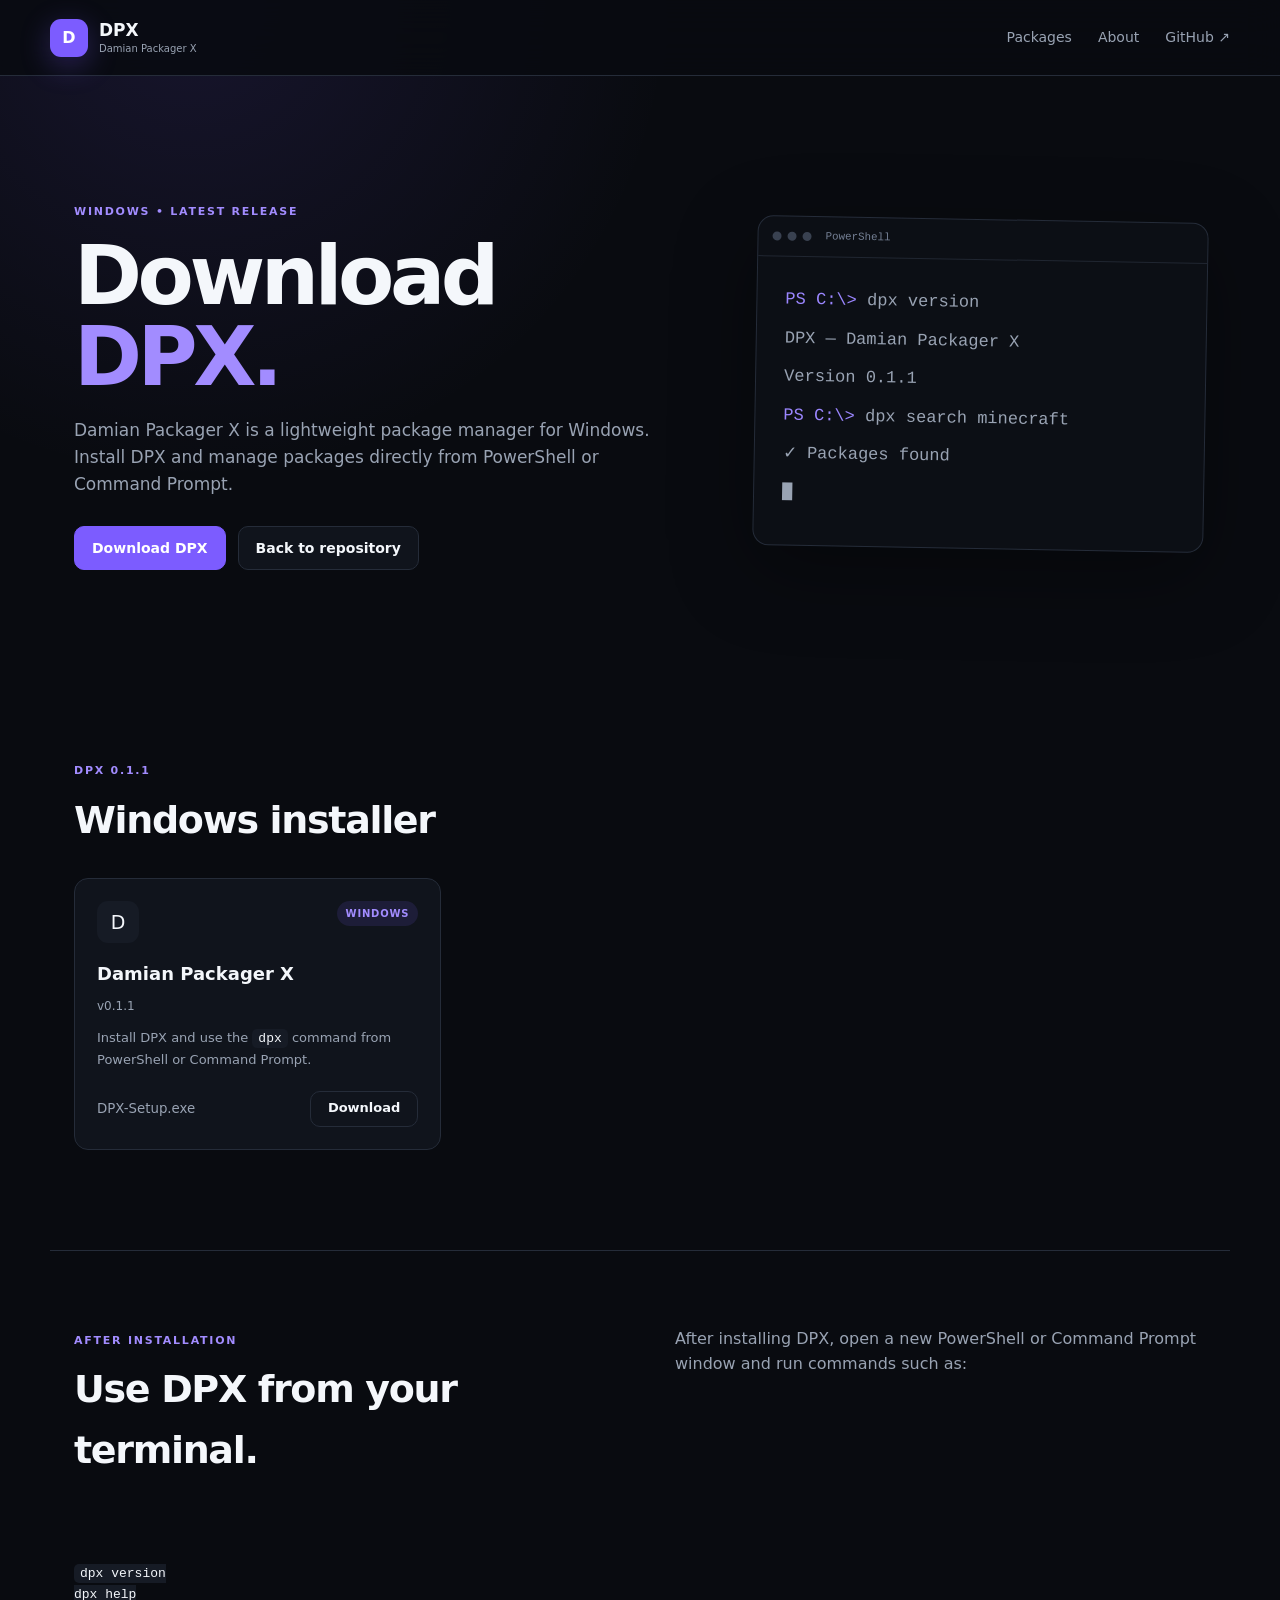
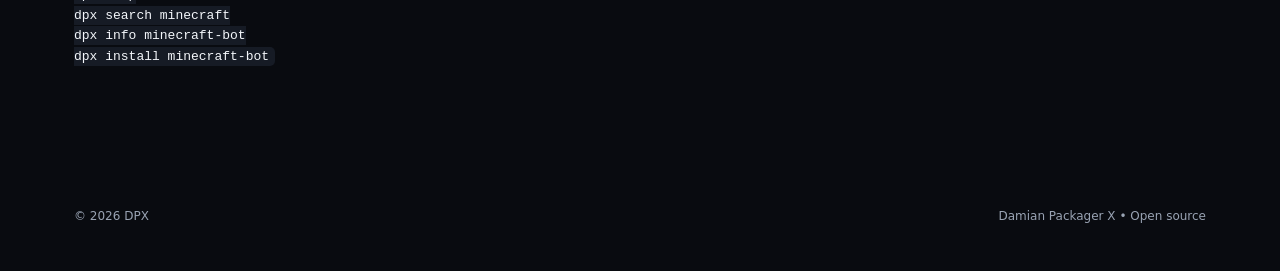
==== download.html @ cca1de67 "Create download.html" ====
<!DOCTYPE html>
<html lang="en">
<head>
  <meta charset="UTF-8">
  <meta name="viewport" content="width=device-width, initial-scale=1.0">

  <meta
    name="description"
    content="Download Damian Packager X (DPX) for Windows."
  >

  <title>Download DPX — Damian Packager X</title>

  <link rel="stylesheet" href="style.css">
</head>

<body>

  <header class="site-header">

    <a
      class="brand"
      href="index.html"
      aria-label="DPX home"
    >
      <span class="brand-mark">D</span>

      <span>
        <strong>DPX</strong>
        <small>Damian Packager X</small>
      </span>
    </a>

    <nav class="nav">
      <a href="index.html#packages">Packages</a>
      <a href="index.html#about">About</a>

      <a
        href="https://github.com/dpx-star/dpx-star.github.io"
        target="_blank"
        rel="noopener"
      >
        GitHub ↗
      </a>
    </nav>

  </header>


  <main>

    <section class="hero">

      <div class="hero-content">

        <span class="eyebrow">
          WINDOWS • LATEST RELEASE
        </span>

        <h1>
          Download<br>
          <span>DPX.</span>
        </h1>

        <p>
          Damian Packager X is a lightweight package manager
          for Windows. Install DPX and manage packages directly
          from PowerShell or Command Prompt.
        </p>

        <div class="hero-actions">

          <a
            class="button primary"
            href="DPX-Setup.exe"
          >
            Download DPX
          </a>

          <a
            class="button secondary"
            href="index.html"
          >
            Back to repository
          </a>

        </div>

      </div>


      <div
        class="terminal-card"
        aria-label="DPX terminal preview"
      >

        <div class="terminal-top">
          <span></span>
          <span></span>
          <span></span>
          <small>PowerShell</small>
        </div>

        <div class="terminal-body">

          <p>
            <span class="prompt">PS C:\&gt;</span>
            dpx version
          </p>

          <p class="success">
            DPX — Damian Packager X
          </p>

          <p class="muted">
            Version 0.1.1
          </p>

          <p>
            <span class="prompt">PS C:\&gt;</span>
            dpx search minecraft
          </p>

          <p class="success">
            ✓ Packages found
          </p>

          <p>
            <span class="cursor">█</span>
          </p>

        </div>

      </div>

    </section>


    <section class="section">

      <div class="section-heading">

        <div>
          <span class="eyebrow">
            DPX 0.1.1
          </span>

          <h2>
            Windows installer
          </h2>
        </div>

      </div>


      <div class="package-grid">

        <article class="package-card">

          <div class="package-top">

            <div class="package-icon">
              D
            </div>

            <span class="tag">
              Windows
            </span>

          </div>

          <h3>
            Damian Packager X
          </h3>

          <span class="version">
            v0.1.1
          </span>

          <p>
            Install DPX and use the
            <code>dpx</code> command from PowerShell
            or Command Prompt.
          </p>

          <div class="package-footer">

            <small>
              DPX-Setup.exe
            </small>

            <a
              class="button secondary small"
              href="DPX-Setup.exe"
            >
              Download
            </a>

          </div>

        </article>

      </div>

    </section>


    <section class="about-section">

      <div>

        <span class="eyebrow">
          AFTER INSTALLATION
        </span>

        <h2>
          Use DPX from your terminal.
        </h2>

      </div>

      <p>
        After installing DPX, open a new PowerShell or
        Command Prompt window and run commands such as:
      </p>

      <pre><code>dpx version
dpx help
dpx search minecraft
dpx info minecraft-bot
dpx install minecraft-bot</code></pre>

    </section>

  </main>


  <footer class="site-footer">

    <span>
      © <span id="year"></span> DPX
    </span>

    <span>
      Damian Packager X • Open source
    </span>

  </footer>


  <script>
    document.getElementById("year").textContent =
      new Date().getFullYear();
  </script>

</body>
</html>
---- style.css ----
:root {
  --bg: #090b10;
  --surface: #10141c;
  --surface-2: #161b25;
  --border: #252c39;
  --text: #f4f7fb;
  --muted: #99a3b3;
  --accent: #7c5cff;
  --accent-2: #a28cff;
  --success: #5ee7a4;
  --shadow: 0 24px 80px rgba(0, 0, 0, .35);
}

[data-theme="light"] {
  --bg: #f6f7fb;
  --surface: #ffffff;
  --surface-2: #f0f2f7;
  --border: #dfe3eb;
  --text: #151821;
  --muted: #647084;
  --accent: #6847e8;
  --accent-2: #5435d2;
  --success: #15945c;
  --shadow: 0 24px 70px rgba(27, 35, 52, .12);
}

* { box-sizing: border-box; }

html { scroll-behavior: smooth; }

body {
  margin: 0;
  background:
    radial-gradient(circle at 15% 0%, rgba(124, 92, 255, .12), transparent 30rem),
    var(--bg);
  color: var(--text);
  font-family: Inter, ui-sans-serif, system-ui, -apple-system, BlinkMacSystemFont, "Segoe UI", sans-serif;
  line-height: 1.6;
}

a { color: inherit; text-decoration: none; }

button, input, select { font: inherit; }

.site-header {
  height: 76px;
  padding: 0 max(24px, calc((100% - 1180px) / 2));
  display: flex;
  align-items: center;
  justify-content: space-between;
  border-bottom: 1px solid var(--border);
  background: color-mix(in srgb, var(--bg) 88%, transparent);
  backdrop-filter: blur(18px);
  position: sticky;
  top: 0;
  z-index: 10;
}

.brand {
  display: flex;
  gap: 11px;
  align-items: center;
}

.brand-mark {
  width: 38px;
  height: 38px;
  display: grid;
  place-items: center;
  border-radius: 11px;
  background: var(--accent);
  color: white;
  font-weight: 900;
  box-shadow: 0 8px 30px rgba(124, 92, 255, .3);
}

.brand strong, .brand small { display: block; line-height: 1.1; }
.brand strong { font-size: 17px; }
.brand small { color: var(--muted); font-size: 10px; margin-top: 4px; }

.nav { display: flex; align-items: center; gap: 26px; color: var(--muted); font-size: 14px; }
.nav a:hover { color: var(--text); }

.icon-button, .modal-close {
  border: 1px solid var(--border);
  background: var(--surface);
  color: var(--text);
  cursor: pointer;
}

.icon-button {
  width: 36px;
  height: 36px;
  border-radius: 10px;
}

.hero, .section, .about-section {
  max-width: 1180px;
  margin: 0 auto;
  padding-left: 24px;
  padding-right: 24px;
}

.hero {
  min-height: 610px;
  padding-top: 105px;
  padding-bottom: 100px;
  display: grid;
  grid-template-columns: 1.15fr .85fr;
  gap: 70px;
  align-items: center;
}

.eyebrow {
  color: var(--accent-2);
  font-size: 11px;
  font-weight: 800;
  letter-spacing: .16em;
}

.hero h1 {
  margin: 14px 0 20px;
  font-size: clamp(50px, 7vw, 82px);
  line-height: .98;
  letter-spacing: -.055em;
}

.hero h1 span { color: var(--accent-2); }

.hero p {
  max-width: 620px;
  color: var(--muted);
  font-size: 17px;
}

.hero-actions, .modal-actions { display: flex; gap: 12px; flex-wrap: wrap; margin-top: 28px; }

.button {
  display: inline-flex;
  justify-content: center;
  align-items: center;
  min-height: 44px;
  padding: 0 17px;
  border-radius: 10px;
  border: 1px solid var(--border);
  cursor: pointer;
  font-weight: 700;
  font-size: 14px;
}

.button.primary {
  color: white;
  background: var(--accent);
  border-color: var(--accent);
}
.button.primary:hover { background: var(--accent-2); }

.button.secondary {
  color: var(--text);
  background: var(--surface);
}
.button.secondary:hover { background: var(--surface-2); }
.button.small { min-height: 36px; font-size: 13px; }

.terminal-card {
  border: 1px solid var(--border);
  background: #0c0f15;
  border-radius: 16px;
  overflow: hidden;
  box-shadow: var(--shadow);
  transform: rotate(1deg);
}

.terminal-top {
  height: 40px;
  padding: 0 14px;
  display: flex;
  align-items: center;
  gap: 6px;
  border-bottom: 1px solid #202631;
  color: #758095;
}
.terminal-top span {
  width: 9px; height: 9px; border-radius: 50%; background: #394150;
}
.terminal-top small { margin-left: 8px; font-family: monospace; }

.terminal-body {
  padding: 28px;
  min-height: 280px;
  color: #d9dfeb;
  font: 14px/1.8 "SFMono-Regular", Consolas, monospace;
}
.terminal-body p { margin: 0 0 8px; }
.prompt { color: #9b86ff; }
.muted { color: #69758a; }
.success { color: var(--success); }
.cursor { animation: blink 1s steps(1) infinite; }
@keyframes blink { 50% { opacity: 0; } }

.section { padding-top: 70px; padding-bottom: 100px; }

.section-heading {
  display: flex;
  justify-content: space-between;
  align-items: end;
  gap: 20px;
  margin-bottom: 28px;
}
.section-heading h2, .about-section h2 {
  margin: 8px 0 0;
  font-size: 38px;
  letter-spacing: -.035em;
}
.count { color: var(--muted); font-size: 13px; }

.toolbar { display: flex; gap: 12px; margin-bottom: 24px; }

.search-box {
  flex: 1;
  display: flex;
  align-items: center;
  gap: 10px;
  padding: 0 14px;
  min-height: 46px;
  border: 1px solid var(--border);
  border-radius: 11px;
  background: var(--surface);
}
.search-box span { color: var(--muted); font-size: 20px; }
.search-box input {
  width: 100%;
  outline: none;
  border: 0;
  background: transparent;
  color: var(--text);
}
.search-box input::placeholder { color: var(--muted); }

select {
  min-width: 170px;
  border: 1px solid var(--border);
  border-radius: 11px;
  padding: 0 12px;
  color: var(--text);
  background: var(--surface);
  outline: none;
}

.package-grid {
  display: grid;
  grid-template-columns: repeat(3, 1fr);
  gap: 15px;
}

.package-card {
  min-height: 205px;
  padding: 22px;
  border: 1px solid var(--border);
  border-radius: 14px;
  background: var(--surface);
  transition: transform .18s ease, border-color .18s ease;
}
.package-card:hover { transform: translateY(-3px); border-color: color-mix(in srgb, var(--accent) 60%, var(--border)); }

.package-top { display: flex; justify-content: space-between; gap: 12px; }
.package-icon {
  width: 42px; height: 42px;
  display: grid; place-items: center;
  border-radius: 11px;
  background: var(--surface-2);
  font-size: 19px;
}
.tag {
  display: inline-flex;
  align-items: center;
  height: 25px;
  padding: 0 9px;
  border-radius: 999px;
  background: rgba(124, 92, 255, .12);
  color: var(--accent-2);
  font-size: 10px;
  font-weight: 800;
  text-transform: uppercase;
  letter-spacing: .08em;
}
.package-card h3 { margin: 17px 0 3px; font-size: 18px; }
.package-card .version { color: var(--muted); font-size: 12px; }
.package-card p {
  height: 48px;
  overflow: hidden;
  color: var(--muted);
  font-size: 13px;
  margin: 10px 0 15px;
}
.package-footer { display: flex; align-items: center; justify-content: space-between; gap: 10px; }
.package-footer small { color: var(--muted); }

.empty-state { text-align: center; padding: 70px 20px; }
.empty-icon { font-size: 36px; color: var(--muted); }
.empty-state h3 { margin: 8px 0; }
.empty-state p { color: var(--muted); }
.hidden { display: none !important; }

.about-section {
  padding-top: 75px;
  padding-bottom: 100px;
  display: grid;
  grid-template-columns: 1fr 1fr;
  gap: 70px;
  border-top: 1px solid var(--border);
}
.about-section p { color: var(--muted); margin: 0; }
code {
  padding: 2px 6px;
  border-radius: 5px;
  background: var(--surface-2);
  color: var(--text);
  font-family: monospace;
}

.site-footer {
  max-width: 1180px;
  margin: 0 auto;
  padding: 26px 24px 45px;
  display: flex;
  justify-content: space-between;
  color: var(--muted);
  font-size: 12px;
}

.modal {
  position: fixed;
  inset: 0;
  z-index: 30;
  display: grid;
  place-items: center;
  padding: 20px;
}
.modal-backdrop { position: absolute; inset: 0; background: rgba(0,0,0,.68); backdrop-filter: blur(5px); }
.modal-card {
  position: relative;
  width: min(620px, 100%);
  padding: 30px;
  border: 1px solid var(--border);
  border-radius: 17px;
  background: var(--surface);
  box-shadow: var(--shadow);
}
.modal-close {
  position: absolute;
  top: 16px; right: 16px;
  width: 34px; height: 34px;
  border-radius: 9px;
  font-size: 22px;
}
.modal-card h2 { margin: 14px 0 7px; font-size: 30px; }
.modal-card > p { color: var(--muted); }
.detail-grid {
  display: grid;
  grid-template-columns: repeat(4, 1fr);
  gap: 10px;
  margin: 22px 0;
}
.detail-grid div {
  padding: 12px;
  border-radius: 10px;
  background: var(--surface-2);
}
.detail-grid span, .install-box > span { display: block; color: var(--muted); font-size: 10px; text-transform: uppercase; letter-spacing: .08em; }
.detail-grid strong { display: block; margin-top: 3px; font-size: 12px; }
.install-box {
  padding: 15px;
  border: 1px solid var(--border);
  border-radius: 11px;
  background: var(--surface-2);
}
.install-box code {
  display: block;
  margin: 8px 0 12px;
  padding: 0;
  background: transparent;
  font-size: 13px;
}

@media (max-width: 850px) {
  .hero { grid-template-columns: 1fr; padding-top: 70px; }
  .terminal-card { transform: none; }
  .package-grid { grid-template-columns: repeat(2, 1fr); }
  .about-section { grid-template-columns: 1fr; gap: 25px; }
}

@media (max-width: 600px) {
  .site-header { height: 68px; }
  .nav a { display: none; }
  .hero h1 { font-size: 52px; }
  .package-grid { grid-template-columns: 1fr; }
  .toolbar { flex-direction: column; }
  select { min-height: 46px; }
  .detail-grid { grid-template-columns: repeat(2, 1fr); }
  .site-footer { flex-direction: column; gap: 8px; }
}
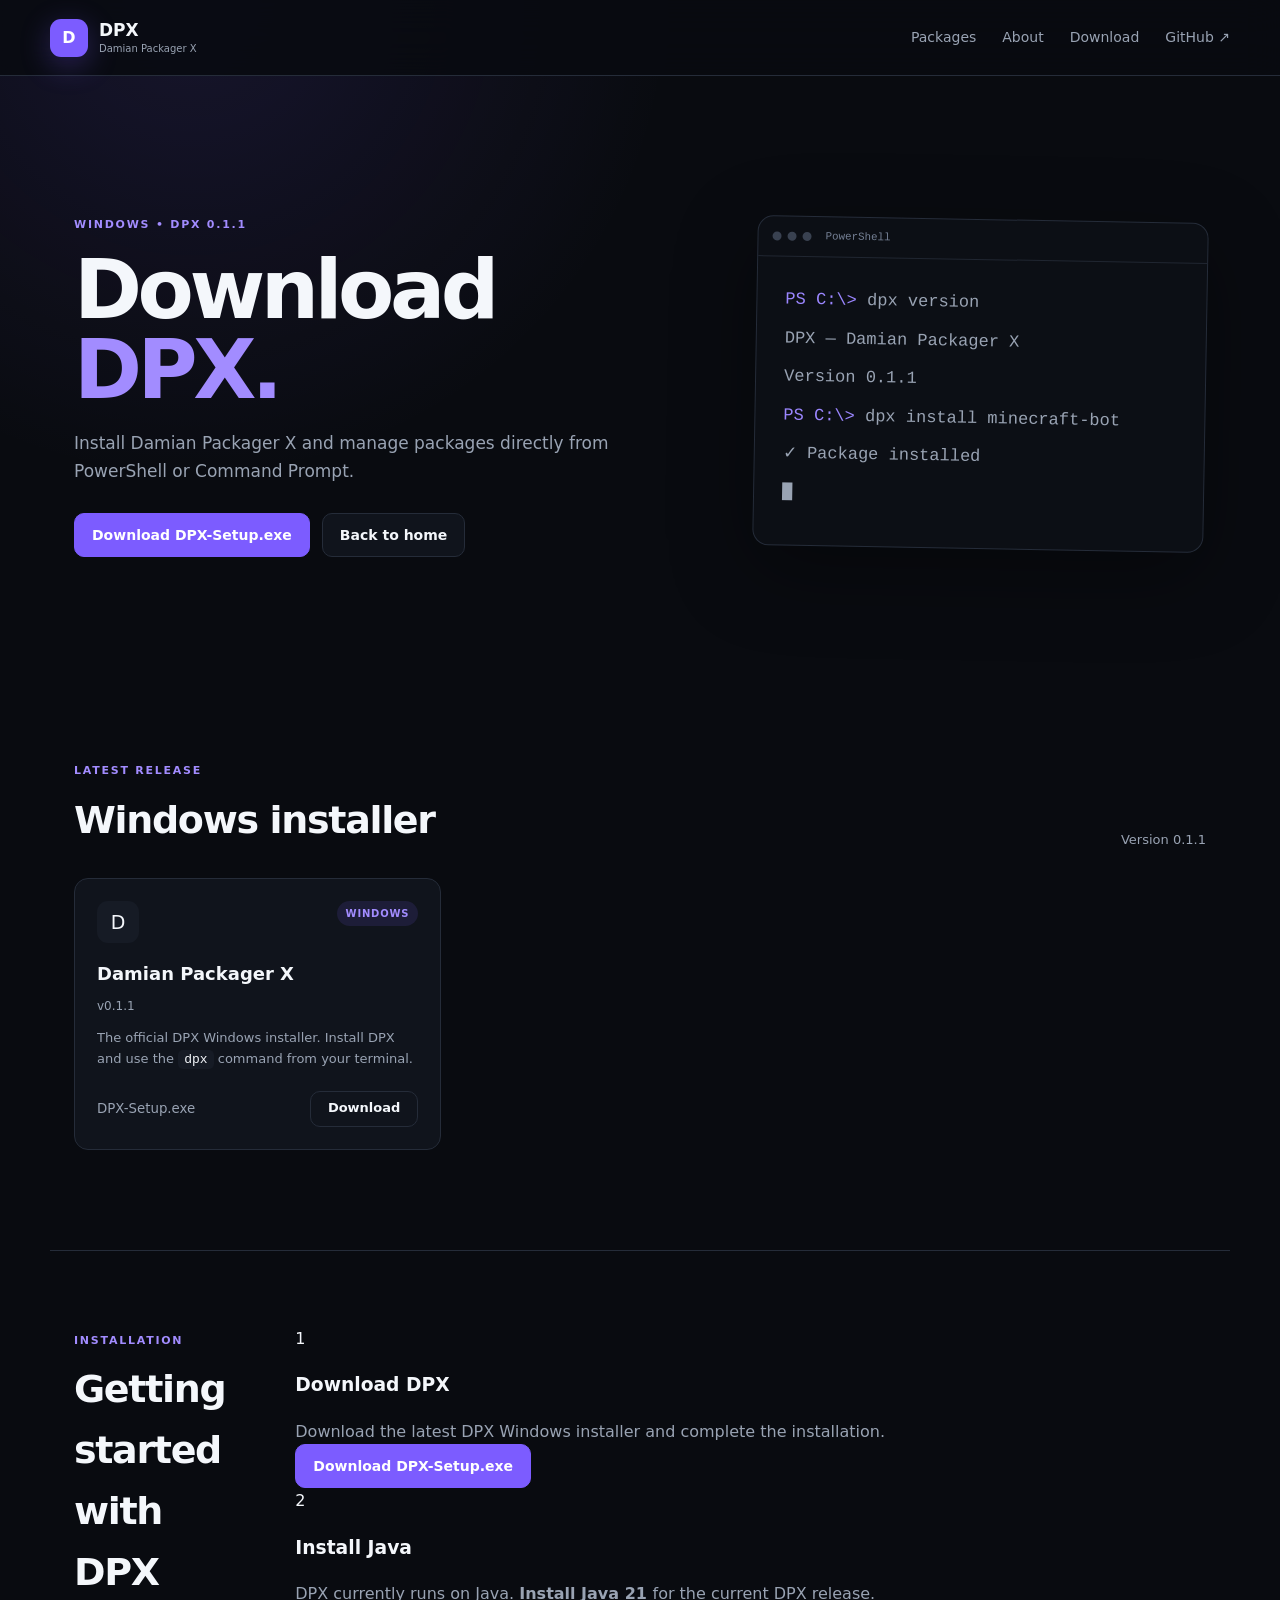
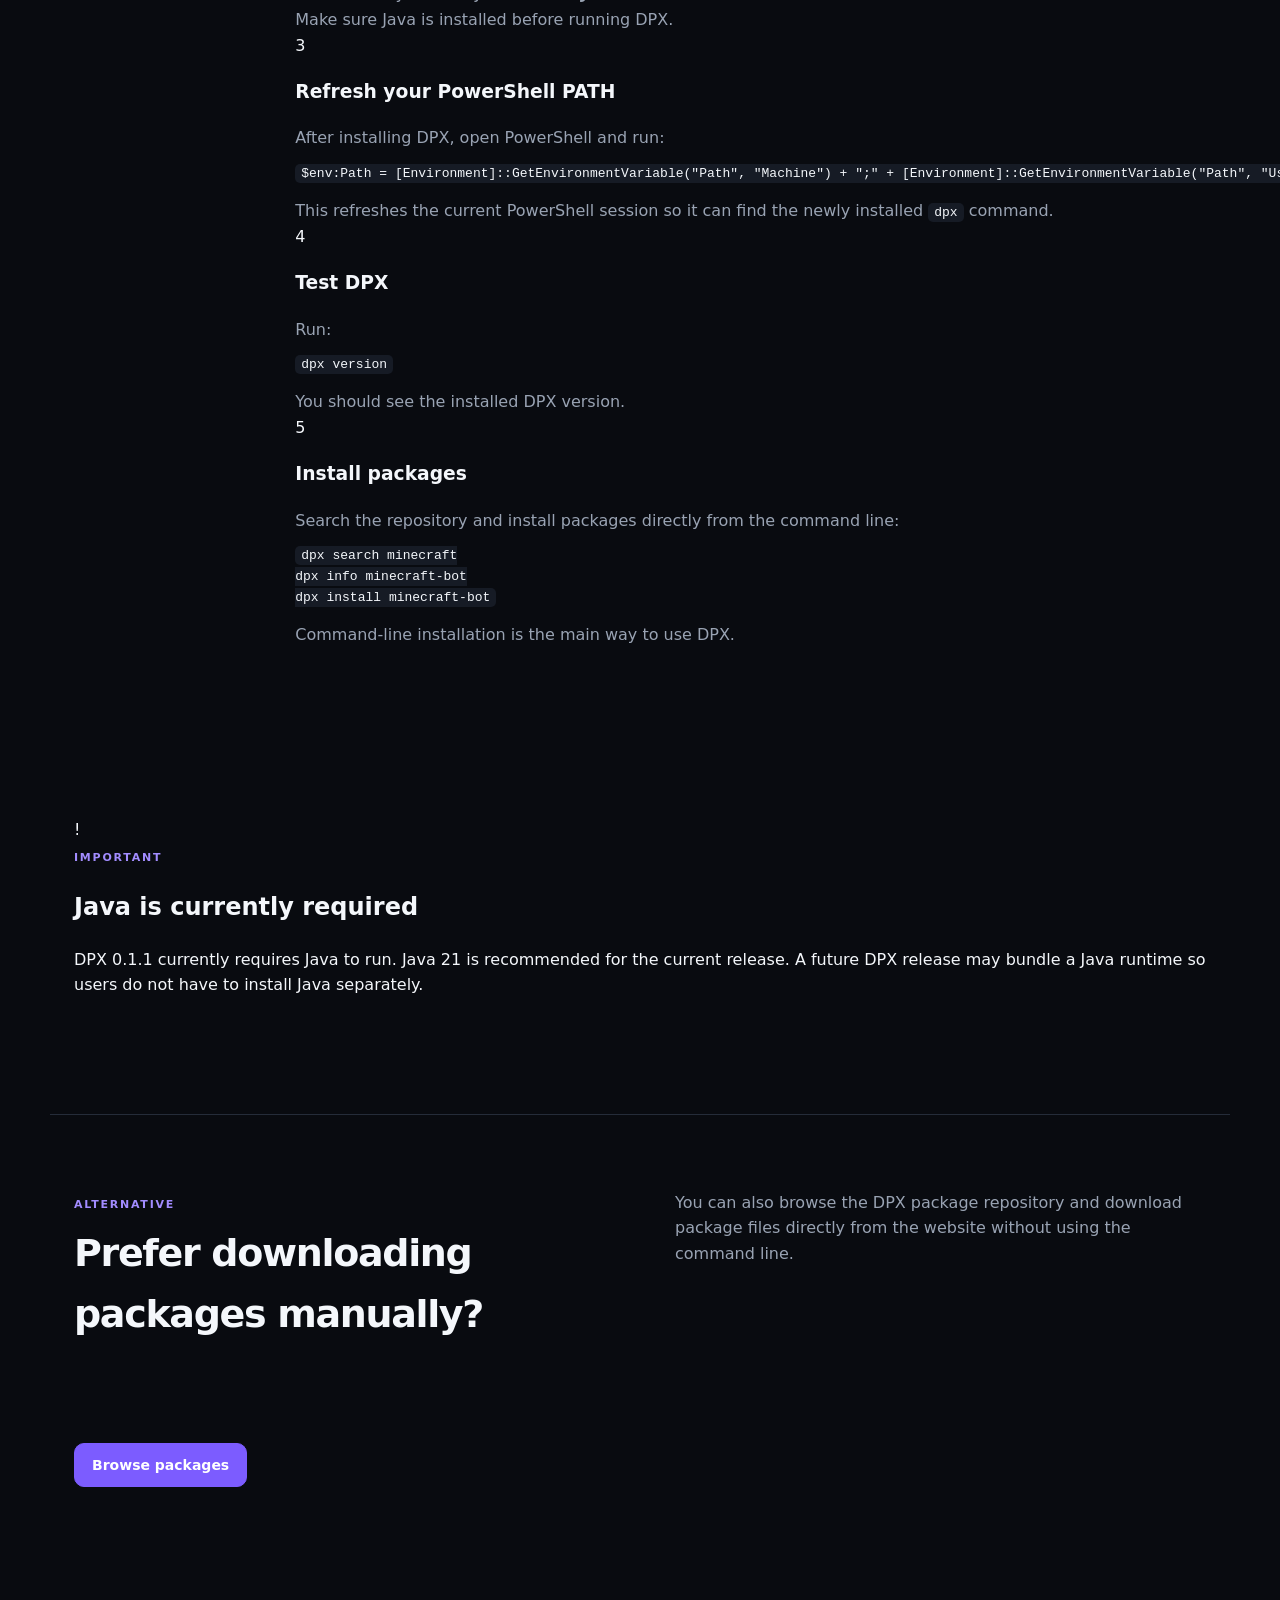
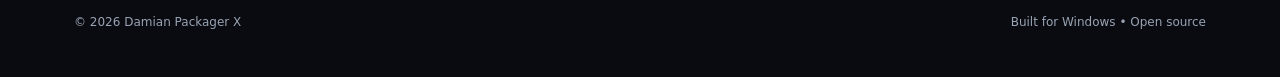
==== commit 90313057: "Update download.html" ====
--- a/download.html
+++ b/download.html
@@ -6,8 +6,10 @@
 
   <meta
     name="description"
-    content="Download Damian Packager X (DPX) for Windows."
+    content="Download and install Damian Packager X (DPX) for Windows."
   >
+
+  <meta name="theme-color" content="#0b0d12">
 
   <title>Download DPX — Damian Packager X</title>
 
@@ -15,13 +17,17 @@
 </head>
 
 <body>
+
+  <!-- =========================
+       HEADER
+  ========================== -->
 
   <header class="site-header">
 
     <a
       class="brand"
       href="index.html"
-      aria-label="DPX home"
+      aria-label="DPX — Damian Packager X home"
     >
       <span class="brand-mark">D</span>
 
@@ -31,30 +37,48 @@
       </span>
     </a>
 
-    <nav class="nav">
-      <a href="index.html#packages">Packages</a>
-      <a href="index.html#about">About</a>
+
+    <nav class="nav" aria-label="Main navigation">
+
+      <a href="index.html#packages">
+        Packages
+      </a>
+
+      <a href="index.html#about">
+        About
+      </a>
+
+      <a href="download.html">
+        Download
+      </a>
 
       <a
         href="https://github.com/dpx-star/dpx-star.github.io"
         target="_blank"
-        rel="noopener"
+        rel="noopener noreferrer"
       >
         GitHub ↗
       </a>
+
     </nav>
 
   </header>
 
 
+  <!-- =========================
+       MAIN
+  ========================== -->
+
   <main>
 
+    <!-- HERO -->
+
     <section class="hero">
 
       <div class="hero-content">
 
         <span class="eyebrow">
-          WINDOWS • LATEST RELEASE
+          WINDOWS • DPX 0.1.1
         </span>
 
         <h1>
@@ -63,31 +87,33 @@
         </h1>
 
         <p>
-          Damian Packager X is a lightweight package manager
-          for Windows. Install DPX and manage packages directly
-          from PowerShell or Command Prompt.
+          Install Damian Packager X and manage packages
+          directly from PowerShell or Command Prompt.
         </p>
+
 
         <div class="hero-actions">
 
           <a
             class="button primary"
-            href="DPX-Setup.exe"
+            href="packages/releases/DPX-Setup.exe"
           >
-            Download DPX
+            Download DPX-Setup.exe
           </a>
 
           <a
             class="button secondary"
             href="index.html"
           >
-            Back to repository
+            Back to home
           </a>
 
         </div>
 
       </div>
 
+
+      <!-- TERMINAL PREVIEW -->
 
       <div
         class="terminal-card"
@@ -95,11 +121,15 @@
       >
 
         <div class="terminal-top">
+
           <span></span>
           <span></span>
           <span></span>
+
           <small>PowerShell</small>
-        </div>
+
+        </div>
+
 
         <div class="terminal-body">
 
@@ -118,11 +148,11 @@
 
           <p>
             <span class="prompt">PS C:\&gt;</span>
-            dpx search minecraft
+            dpx install minecraft-bot
           </p>
 
           <p class="success">
-            ✓ Packages found
+            ✓ Package installed
           </p>
 
           <p>
@@ -136,19 +166,29 @@
     </section>
 
 
+    <!-- =========================
+         DOWNLOAD
+    ========================== -->
+
     <section class="section">
 
       <div class="section-heading">
 
         <div>
+
           <span class="eyebrow">
-            DPX 0.1.1
+            LATEST RELEASE
           </span>
 
           <h2>
             Windows installer
           </h2>
-        </div>
+
+        </div>
+
+        <span class="count">
+          Version 0.1.1
+        </span>
 
       </div>
 
@@ -169,19 +209,23 @@
 
           </div>
 
+
           <h3>
             Damian Packager X
           </h3>
 
+
           <span class="version">
             v0.1.1
           </span>
 
+
           <p>
+            The official DPX Windows installer.
             Install DPX and use the
-            <code>dpx</code> command from PowerShell
-            or Command Prompt.
-          </p>
+            <code>dpx</code> command from your terminal.
+          </p>
+
 
           <div class="package-footer">
 
@@ -191,7 +235,7 @@
 
             <a
               class="button secondary small"
-              href="DPX-Setup.exe"
+              href="packages/releases/DPX-Setup.exe"
             >
               Download
             </a>
@@ -205,44 +249,280 @@
     </section>
 
 
+    <!-- =========================
+         INSTALLATION GUIDE
+    ========================== -->
+
     <section class="about-section">
 
       <div>
 
         <span class="eyebrow">
-          AFTER INSTALLATION
+          INSTALLATION
         </span>
 
         <h2>
-          Use DPX from your terminal.
+          Getting started with DPX
         </h2>
 
       </div>
 
-      <p>
-        After installing DPX, open a new PowerShell or
-        Command Prompt window and run commands such as:
-      </p>
-
-      <pre><code>dpx version
-dpx help
-dpx search minecraft
+
+      <div class="install-guide">
+
+        <!-- STEP 1 -->
+
+        <div class="install-step">
+
+          <span class="step-number">
+            1
+          </span>
+
+          <div>
+
+            <h3>
+              Download DPX
+            </h3>
+
+            <p>
+              Download the latest DPX Windows installer
+              and complete the installation.
+            </p>
+
+            <a
+              class="button primary"
+              href="packages/releases/DPX-Setup.exe"
+            >
+              Download DPX-Setup.exe
+            </a>
+
+          </div>
+
+        </div>
+
+
+        <!-- STEP 2 -->
+
+        <div class="install-step">
+
+          <span class="step-number">
+            2
+          </span>
+
+          <div>
+
+            <h3>
+              Install Java
+            </h3>
+
+            <p>
+              DPX currently runs on Java.
+              <strong>
+                <a
+                  href="https://adoptium.net/temurin/releases/?arch=any&version=21&os=any"
+                  target="_blank"
+                  rel="noopener noreferrer"
+                >
+                  Install Java 21
+                </a>
+              </strong>
+              for the current DPX release.
+            </p>
+
+            <p>
+              Make sure Java is installed before running DPX.
+            </p>
+
+          </div>
+
+        </div>
+
+
+        <!-- STEP 3 -->
+
+        <div class="install-step">
+
+          <span class="step-number">
+            3
+          </span>
+
+          <div>
+
+            <h3>
+              Refresh your PowerShell PATH
+            </h3>
+
+            <p>
+              After installing DPX, open PowerShell and run:
+            </p>
+
+            <pre><code>$env:Path = [Environment]::GetEnvironmentVariable("Path", "Machine") + ";" + [Environment]::GetEnvironmentVariable("Path", "User")</code></pre>
+
+            <p>
+              This refreshes the current PowerShell session
+              so it can find the newly installed
+              <code>dpx</code> command.
+            </p>
+
+          </div>
+
+        </div>
+
+
+        <!-- STEP 4 -->
+
+        <div class="install-step">
+
+          <span class="step-number">
+            4
+          </span>
+
+          <div>
+
+            <h3>
+              Test DPX
+            </h3>
+
+            <p>
+              Run:
+            </p>
+
+            <pre><code>dpx version</code></pre>
+
+            <p>
+              You should see the installed DPX version.
+            </p>
+
+          </div>
+
+        </div>
+
+
+        <!-- STEP 5 -->
+
+        <div class="install-step">
+
+          <span class="step-number">
+            5
+          </span>
+
+          <div>
+
+            <h3>
+              Install packages
+            </h3>
+
+            <p>
+              Search the repository and install packages
+              directly from the command line:
+            </p>
+
+            <pre><code>dpx search minecraft
 dpx info minecraft-bot
 dpx install minecraft-bot</code></pre>
 
+            <p>
+              Command-line installation is the main way
+              to use DPX.
+            </p>
+
+          </div>
+
+        </div>
+
+      </div>
+
     </section>
 
+
+    <!-- =========================
+         JAVA NOTICE
+    ========================== -->
+
+    <section class="section">
+
+      <div class="about-card">
+
+        <div class="about-icon">
+          !
+        </div>
+
+        <div>
+
+          <span class="eyebrow">
+            IMPORTANT
+          </span>
+
+          <h2>
+            Java is currently required
+          </h2>
+
+          <p>
+            DPX 0.1.1 currently requires Java to run.
+            Java 21 is recommended for the current release.
+            A future DPX release may bundle a Java runtime
+            so users do not have to install Java separately.
+          </p>
+
+        </div>
+
+      </div>
+
+    </section>
+
+
+    <!-- =========================
+         MANUAL DOWNLOAD
+    ========================== -->
+
+    <section class="about-section">
+
+      <div>
+
+        <span class="eyebrow">
+          ALTERNATIVE
+        </span>
+
+        <h2>
+          Prefer downloading packages manually?
+        </h2>
+
+      </div>
+
+      <p>
+        You can also browse the DPX package repository and
+        download package files directly from the website
+        without using the command line.
+      </p>
+
+      <div class="hero-actions">
+
+        <a
+          class="button primary"
+          href="index.html#packages"
+        >
+          Browse packages
+        </a>
+
+      </div>
+
+    </section>
+
   </main>
 
 
+  <!-- =========================
+       FOOTER
+  ========================== -->
+
   <footer class="site-footer">
 
     <span>
-      © <span id="year"></span> DPX
+      © <span id="year"></span> Damian Packager X
     </span>
 
     <span>
-      Damian Packager X • Open source
+      Built for Windows • Open source
     </span>
 
   </footer>
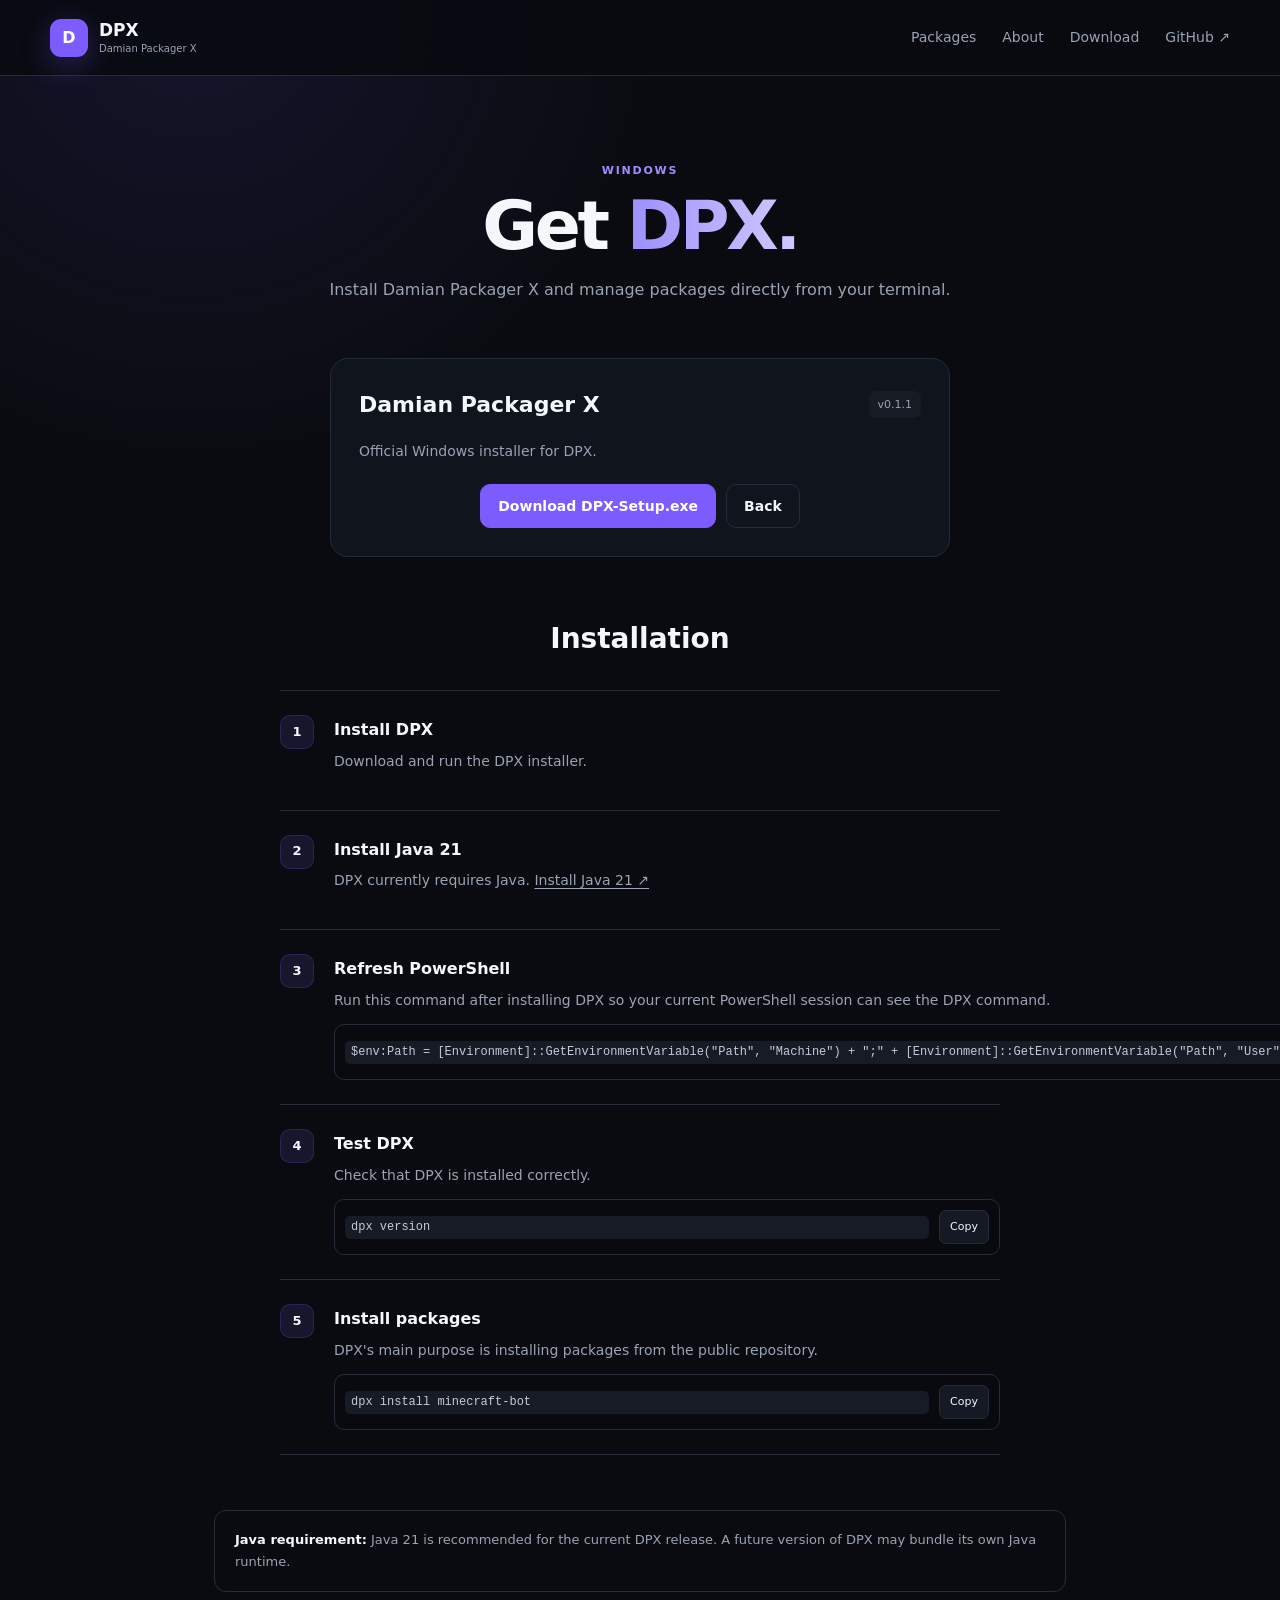
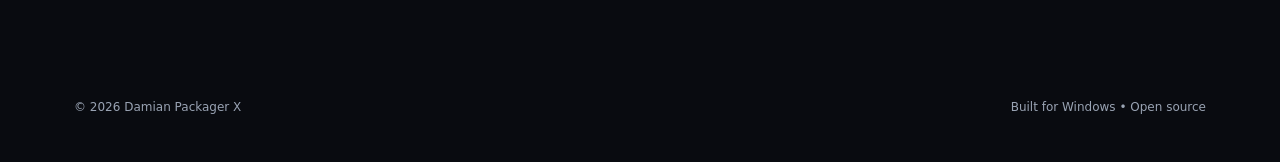
==== commit 6756776c: "Update download.html" ====
--- a/download.html
+++ b/download.html
@@ -14,13 +14,227 @@
   <title>Download DPX — Damian Packager X</title>
 
   <link rel="stylesheet" href="style.css">
+
+  <style>
+    .download-page {
+      max-width: 900px;
+      margin: 0 auto;
+      padding: 80px 24px;
+    }
+
+    .download-header {
+      text-align: center;
+      max-width: 650px;
+      margin: 0 auto 55px;
+    }
+
+    .download-header h1 {
+      margin: 10px 0 16px;
+      font-size: clamp(42px, 7vw, 68px);
+      line-height: 1;
+      letter-spacing: -0.05em;
+    }
+
+    .download-header h1 span {
+      background: linear-gradient(90deg, #9b8fff, #d0caff);
+      -webkit-background-clip: text;
+      background-clip: text;
+      color: transparent;
+    }
+
+    .download-header p {
+      color: var(--muted);
+      font-size: 16px;
+      line-height: 1.7;
+    }
+
+    .download-card {
+      max-width: 620px;
+      margin: 0 auto 60px;
+      padding: 28px;
+      border: 1px solid var(--border);
+      border-radius: 18px;
+      background: var(--surface);
+    }
+
+    .download-card-top {
+      display: flex;
+      align-items: center;
+      justify-content: space-between;
+      gap: 16px;
+      margin-bottom: 18px;
+    }
+
+    .download-card h2 {
+      margin: 0;
+      font-size: 22px;
+    }
+
+    .download-card p {
+      margin: 0 0 22px;
+      color: var(--muted);
+      font-size: 14px;
+    }
+
+    .version-badge {
+      padding: 5px 9px;
+      border-radius: 7px;
+      background: #171b24;
+      color: var(--muted);
+      font-size: 11px;
+      white-space: nowrap;
+    }
+
+    .steps {
+      max-width: 720px;
+      margin: 0 auto;
+    }
+
+    .steps h2 {
+      margin-bottom: 28px;
+      text-align: center;
+      font-size: 28px;
+    }
+
+    .step {
+      display: grid;
+      grid-template-columns: 38px 1fr;
+      gap: 16px;
+      padding: 24px 0;
+      border-top: 1px solid var(--border);
+    }
+
+    .step:last-child {
+      border-bottom: 1px solid var(--border);
+    }
+
+    .step-number {
+      width: 34px;
+      height: 34px;
+      display: grid;
+      place-items: center;
+      border-radius: 10px;
+      background: rgba(124, 108, 255, 0.12);
+      border: 1px solid rgba(124, 108, 255, 0.18);
+      color: var(--accent-light);
+      font-size: 13px;
+      font-weight: 700;
+    }
+
+    .step h3 {
+      margin: 2px 0 7px;
+      font-size: 16px;
+    }
+
+    .step p {
+      margin: 0 0 12px;
+      color: var(--muted);
+      font-size: 14px;
+      line-height: 1.7;
+    }
+
+    .step a {
+      color: var(--accent-light);
+      text-decoration: underline;
+      text-underline-offset: 3px;
+    }
+
+    .step a:hover {
+      color: var(--text);
+    }
+
+    .command-box {
+      display: flex;
+      align-items: center;
+      gap: 10px;
+      margin-top: 12px;
+      padding: 10px;
+      border: 1px solid var(--border);
+      border-radius: 10px;
+      background: #080a0f;
+    }
+
+    .command-box code {
+      flex: 1;
+      overflow-x: auto;
+      white-space: nowrap;
+      color: #c5cada;
+      font-family:
+        "SFMono-Regular",
+        Consolas,
+        "Liberation Mono",
+        monospace;
+      font-size: 12px;
+    }
+
+    .copy-button {
+      flex-shrink: 0;
+      padding: 7px 10px;
+      border: 1px solid var(--border);
+      border-radius: 7px;
+      background: #151923;
+      color: var(--text);
+      cursor: pointer;
+      font-size: 11px;
+    }
+
+    .copy-button:hover {
+      background: #1b202c;
+    }
+
+    .java-note {
+      margin-top: 55px;
+      padding: 18px 20px;
+      border: 1px solid var(--border);
+      border-radius: 12px;
+      color: var(--muted);
+      font-size: 13px;
+      line-height: 1.7;
+    }
+
+    .java-note strong {
+      color: var(--text);
+    }
+
+    .download-actions {
+      display: flex;
+      justify-content: center;
+      gap: 10px;
+      flex-wrap: wrap;
+    }
+
+    @media (max-width: 600px) {
+      .download-page {
+        padding-top: 55px;
+      }
+
+      .download-card {
+        padding: 22px;
+      }
+
+      .command-box {
+        align-items: stretch;
+      }
+
+      .copy-button {
+        align-self: center;
+      }
+
+      .step {
+        grid-template-columns: 32px 1fr;
+      }
+
+      .step-number {
+        width: 30px;
+        height: 30px;
+      }
+    }
+  </style>
 </head>
 
 <body>
 
-  <!-- =========================
-       HEADER
-  ========================== -->
+  <!-- HEADER -->
 
   <header class="site-header">
 
@@ -36,7 +250,6 @@
         <small>Damian Packager X</small>
       </span>
     </a>
-
 
     <nav class="nav" aria-label="Main navigation">
 
@@ -65,455 +278,260 @@
   </header>
 
 
-  <!-- =========================
-       MAIN
-  ========================== -->
-
-  <main>
-
-    <!-- HERO -->
-
-    <section class="hero">
-
-      <div class="hero-content">
-
-        <span class="eyebrow">
-          WINDOWS • DPX 0.1.1
+  <main class="download-page">
+
+    <!-- HEADER -->
+
+    <section class="download-header">
+
+      <span class="eyebrow">
+        WINDOWS
+      </span>
+
+      <h1>
+        Get <span>DPX.</span>
+      </h1>
+
+      <p>
+        Install Damian Packager X and manage packages
+        directly from your terminal.
+      </p>
+
+    </section>
+
+
+    <!-- DOWNLOAD -->
+
+    <section class="download-card">
+
+      <div class="download-card-top">
+
+        <h2>
+          Damian Packager X
+        </h2>
+
+        <span class="version-badge">
+          v0.1.1
         </span>
 
-        <h1>
-          Download<br>
-          <span>DPX.</span>
-        </h1>
-
-        <p>
-          Install Damian Packager X and manage packages
-          directly from PowerShell or Command Prompt.
-        </p>
-
-
-        <div class="hero-actions">
-
-          <a
-            class="button primary"
-            href="packages/releases/DPX-Setup.exe"
-          >
-            Download DPX-Setup.exe
-          </a>
-
-          <a
-            class="button secondary"
-            href="index.html"
-          >
-            Back to home
-          </a>
-
-        </div>
-
       </div>
 
-
-      <!-- TERMINAL PREVIEW -->
-
-      <div
-        class="terminal-card"
-        aria-label="DPX terminal preview"
-      >
-
-        <div class="terminal-top">
-
-          <span></span>
-          <span></span>
-          <span></span>
-
-          <small>PowerShell</small>
-
-        </div>
-
-
-        <div class="terminal-body">
-
-          <p>
-            <span class="prompt">PS C:\&gt;</span>
-            dpx version
-          </p>
-
-          <p class="success">
-            DPX — Damian Packager X
-          </p>
-
-          <p class="muted">
-            Version 0.1.1
-          </p>
-
-          <p>
-            <span class="prompt">PS C:\&gt;</span>
-            dpx install minecraft-bot
-          </p>
-
-          <p class="success">
-            ✓ Package installed
-          </p>
-
-          <p>
-            <span class="cursor">█</span>
-          </p>
-
-        </div>
-
-      </div>
-
-    </section>
-
-
-    <!-- =========================
-         DOWNLOAD
-    ========================== -->
-
-    <section class="section">
-
-      <div class="section-heading">
-
-        <div>
-
-          <span class="eyebrow">
-            LATEST RELEASE
-          </span>
-
-          <h2>
-            Windows installer
-          </h2>
-
-        </div>
-
-        <span class="count">
-          Version 0.1.1
-        </span>
-
-      </div>
-
-
-      <div class="package-grid">
-
-        <article class="package-card">
-
-          <div class="package-top">
-
-            <div class="package-icon">
-              D
-            </div>
-
-            <span class="tag">
-              Windows
-            </span>
-
-          </div>
-
-
-          <h3>
-            Damian Packager X
-          </h3>
-
-
-          <span class="version">
-            v0.1.1
-          </span>
-
-
-          <p>
-            The official DPX Windows installer.
-            Install DPX and use the
-            <code>dpx</code> command from your terminal.
-          </p>
-
-
-          <div class="package-footer">
-
-            <small>
-              DPX-Setup.exe
-            </small>
-
-            <a
-              class="button secondary small"
-              href="packages/releases/DPX-Setup.exe"
-            >
-              Download
-            </a>
-
-          </div>
-
-        </article>
-
-      </div>
-
-    </section>
-
-
-    <!-- =========================
-         INSTALLATION GUIDE
-    ========================== -->
-
-    <section class="about-section">
-
-      <div>
-
-        <span class="eyebrow">
-          INSTALLATION
-        </span>
-
-        <h2>
-          Getting started with DPX
-        </h2>
-
-      </div>
-
-
-      <div class="install-guide">
-
-        <!-- STEP 1 -->
-
-        <div class="install-step">
-
-          <span class="step-number">
-            1
-          </span>
-
-          <div>
-
-            <h3>
-              Download DPX
-            </h3>
-
-            <p>
-              Download the latest DPX Windows installer
-              and complete the installation.
-            </p>
-
-            <a
-              class="button primary"
-              href="packages/releases/DPX-Setup.exe"
-            >
-              Download DPX-Setup.exe
-            </a>
-
-          </div>
-
-        </div>
-
-
-        <!-- STEP 2 -->
-
-        <div class="install-step">
-
-          <span class="step-number">
-            2
-          </span>
-
-          <div>
-
-            <h3>
-              Install Java
-            </h3>
-
-            <p>
-              DPX currently runs on Java.
-              <strong>
-                <a
-                  href="https://adoptium.net/temurin/releases/?arch=any&version=21&os=any"
-                  target="_blank"
-                  rel="noopener noreferrer"
-                >
-                  Install Java 21
-                </a>
-              </strong>
-              for the current DPX release.
-            </p>
-
-            <p>
-              Make sure Java is installed before running DPX.
-            </p>
-
-          </div>
-
-        </div>
-
-
-        <!-- STEP 3 -->
-
-        <div class="install-step">
-
-          <span class="step-number">
-            3
-          </span>
-
-          <div>
-
-            <h3>
-              Refresh your PowerShell PATH
-            </h3>
-
-            <p>
-              After installing DPX, open PowerShell and run:
-            </p>
-
-            <pre><code>$env:Path = [Environment]::GetEnvironmentVariable("Path", "Machine") + ";" + [Environment]::GetEnvironmentVariable("Path", "User")</code></pre>
-
-            <p>
-              This refreshes the current PowerShell session
-              so it can find the newly installed
-              <code>dpx</code> command.
-            </p>
-
-          </div>
-
-        </div>
-
-
-        <!-- STEP 4 -->
-
-        <div class="install-step">
-
-          <span class="step-number">
-            4
-          </span>
-
-          <div>
-
-            <h3>
-              Test DPX
-            </h3>
-
-            <p>
-              Run:
-            </p>
-
-            <pre><code>dpx version</code></pre>
-
-            <p>
-              You should see the installed DPX version.
-            </p>
-
-          </div>
-
-        </div>
-
-
-        <!-- STEP 5 -->
-
-        <div class="install-step">
-
-          <span class="step-number">
-            5
-          </span>
-
-          <div>
-
-            <h3>
-              Install packages
-            </h3>
-
-            <p>
-              Search the repository and install packages
-              directly from the command line:
-            </p>
-
-            <pre><code>dpx search minecraft
-dpx info minecraft-bot
-dpx install minecraft-bot</code></pre>
-
-            <p>
-              Command-line installation is the main way
-              to use DPX.
-            </p>
-
-          </div>
-
-        </div>
-
-      </div>
-
-    </section>
-
-
-    <!-- =========================
-         JAVA NOTICE
-    ========================== -->
-
-    <section class="section">
-
-      <div class="about-card">
-
-        <div class="about-icon">
-          !
-        </div>
-
-        <div>
-
-          <span class="eyebrow">
-            IMPORTANT
-          </span>
-
-          <h2>
-            Java is currently required
-          </h2>
-
-          <p>
-            DPX 0.1.1 currently requires Java to run.
-            Java 21 is recommended for the current release.
-            A future DPX release may bundle a Java runtime
-            so users do not have to install Java separately.
-          </p>
-
-        </div>
-
-      </div>
-
-    </section>
-
-
-    <!-- =========================
-         MANUAL DOWNLOAD
-    ========================== -->
-
-    <section class="about-section">
-
-      <div>
-
-        <span class="eyebrow">
-          ALTERNATIVE
-        </span>
-
-        <h2>
-          Prefer downloading packages manually?
-        </h2>
-
-      </div>
-
       <p>
-        You can also browse the DPX package repository and
-        download package files directly from the website
-        without using the command line.
+        Official Windows installer for DPX.
       </p>
 
-      <div class="hero-actions">
+      <div class="download-actions">
 
         <a
           class="button primary"
-          href="index.html#packages"
+          href="packages/releases/DPX-Setup.exe"
         >
-          Browse packages
+          Download DPX-Setup.exe
         </a>
 
+        <a
+          class="button secondary"
+          href="index.html"
+        >
+          Back
+        </a>
+
       </div>
 
     </section>
 
+
+    <!-- INSTALL STEPS -->
+
+    <section class="steps">
+
+      <h2>
+        Installation
+      </h2>
+
+
+      <!-- STEP 1 -->
+
+      <div class="step">
+
+        <span class="step-number">
+          1
+        </span>
+
+        <div>
+
+          <h3>
+            Install DPX
+          </h3>
+
+          <p>
+            Download and run the DPX installer.
+          </p>
+
+        </div>
+
+      </div>
+
+
+      <!-- STEP 2 -->
+
+      <div class="step">
+
+        <span class="step-number">
+          2
+        </span>
+
+        <div>
+
+          <h3>
+            Install Java 21
+          </h3>
+
+          <p>
+            DPX currently requires Java.
+            <a
+              href="YOUR_JAVA_21_LINK_HERE"
+              target="_blank"
+              rel="noopener noreferrer"
+            >
+              Install Java 21 ↗
+            </a>
+          </p>
+
+        </div>
+
+      </div>
+
+
+      <!-- STEP 3 -->
+
+      <div class="step">
+
+        <span class="step-number">
+          3
+        </span>
+
+        <div>
+
+          <h3>
+            Refresh PowerShell
+          </h3>
+
+          <p>
+            Run this command after installing DPX so your
+            current PowerShell session can see the DPX command.
+          </p>
+
+          <div class="command-box">
+
+            <code id="pathCommand">$env:Path = [Environment]::GetEnvironmentVariable("Path", "Machine") + ";" + [Environment]::GetEnvironmentVariable("Path", "User")</code>
+
+            <button
+              class="copy-button"
+              type="button"
+              data-copy="pathCommand"
+            >
+              Copy
+            </button>
+
+          </div>
+
+        </div>
+
+      </div>
+
+
+      <!-- STEP 4 -->
+
+      <div class="step">
+
+        <span class="step-number">
+          4
+        </span>
+
+        <div>
+
+          <h3>
+            Test DPX
+          </h3>
+
+          <p>
+            Check that DPX is installed correctly.
+          </p>
+
+          <div class="command-box">
+
+            <code id="versionCommand">dpx version</code>
+
+            <button
+              class="copy-button"
+              type="button"
+              data-copy="versionCommand"
+            >
+              Copy
+            </button>
+
+          </div>
+
+        </div>
+
+      </div>
+
+
+      <!-- STEP 5 -->
+
+      <div class="step">
+
+        <span class="step-number">
+          5
+        </span>
+
+        <div>
+
+          <h3>
+            Install packages
+          </h3>
+
+          <p>
+            DPX's main purpose is installing packages
+            from the public repository.
+          </p>
+
+          <div class="command-box">
+
+            <code id="installCommand">dpx install minecraft-bot</code>
+
+            <button
+              class="copy-button"
+              type="button"
+              data-copy="installCommand"
+            >
+              Copy
+            </button>
+
+          </div>
+
+        </div>
+
+      </div>
+
+    </section>
+
+
+    <!-- NOTE -->
+
+    <div class="java-note">
+
+      <strong>Java requirement:</strong>
+      Java 21 is recommended for the current DPX release.
+      A future version of DPX may bundle its own Java runtime.
+
+    </div>
+
   </main>
 
 
-  <!-- =========================
-       FOOTER
-  ========================== -->
+  <!-- FOOTER -->
 
   <footer class="site-footer">
 
@@ -531,6 +549,51 @@
   <script>
     document.getElementById("year").textContent =
       new Date().getFullYear();
+
+    document
+      .querySelectorAll("[data-copy]")
+      .forEach(button => {
+
+        button.addEventListener("click", async () => {
+
+          const target =
+            document.getElementById(
+              button.dataset.copy
+            );
+
+          const text =
+            target.textContent;
+
+          try {
+
+            await navigator.clipboard.writeText(text);
+
+            const original =
+              button.textContent;
+
+            button.textContent =
+              "Copied!";
+
+            setTimeout(() => {
+              button.textContent =
+                original;
+            }, 1200);
+
+          } catch {
+
+            button.textContent =
+              "Failed";
+
+            setTimeout(() => {
+              button.textContent =
+                "Copy";
+            }, 1200);
+
+          }
+
+        });
+
+      });
   </script>
 
 </body>
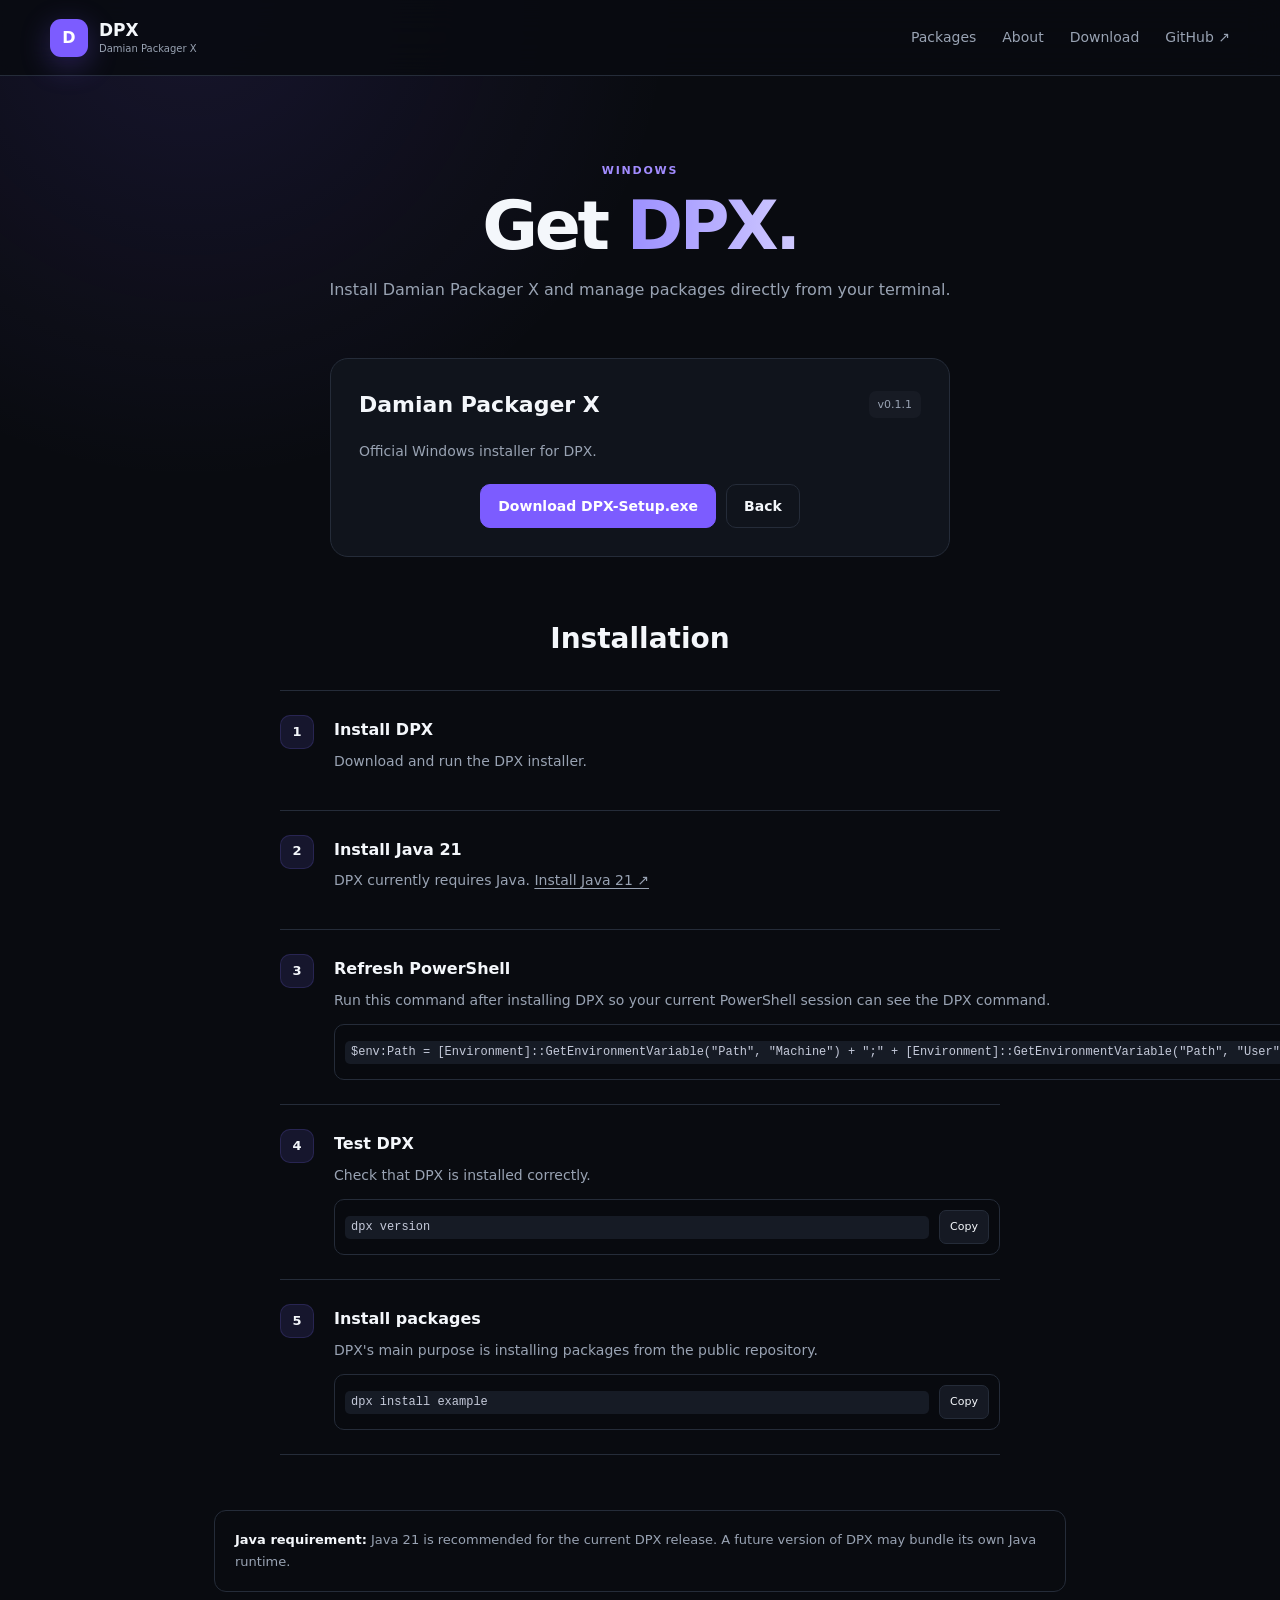
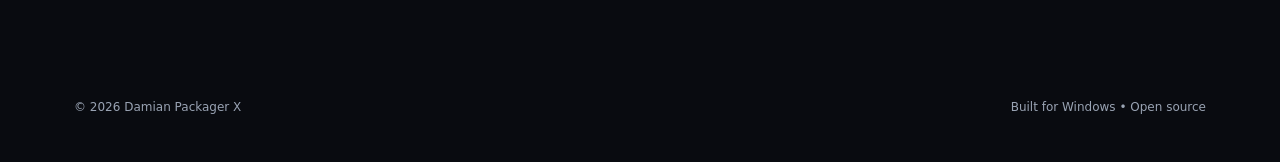
==== commit 918413f4: "Update download.html" ====
--- a/download.html
+++ b/download.html
@@ -390,7 +390,7 @@
           <p>
             DPX currently requires Java.
             <a
-              href="YOUR_JAVA_21_LINK_HERE"
+              href="https://adoptium.net/temurin/releases/?arch=any&version=21&os=any"
               target="_blank"
               rel="noopener noreferrer"
             >
@@ -499,7 +499,7 @@
 
           <div class="command-box">
 
-            <code id="installCommand">dpx install minecraft-bot</code>
+            <code id="installCommand">dpx install example</code>
 
             <button
               class="copy-button"
